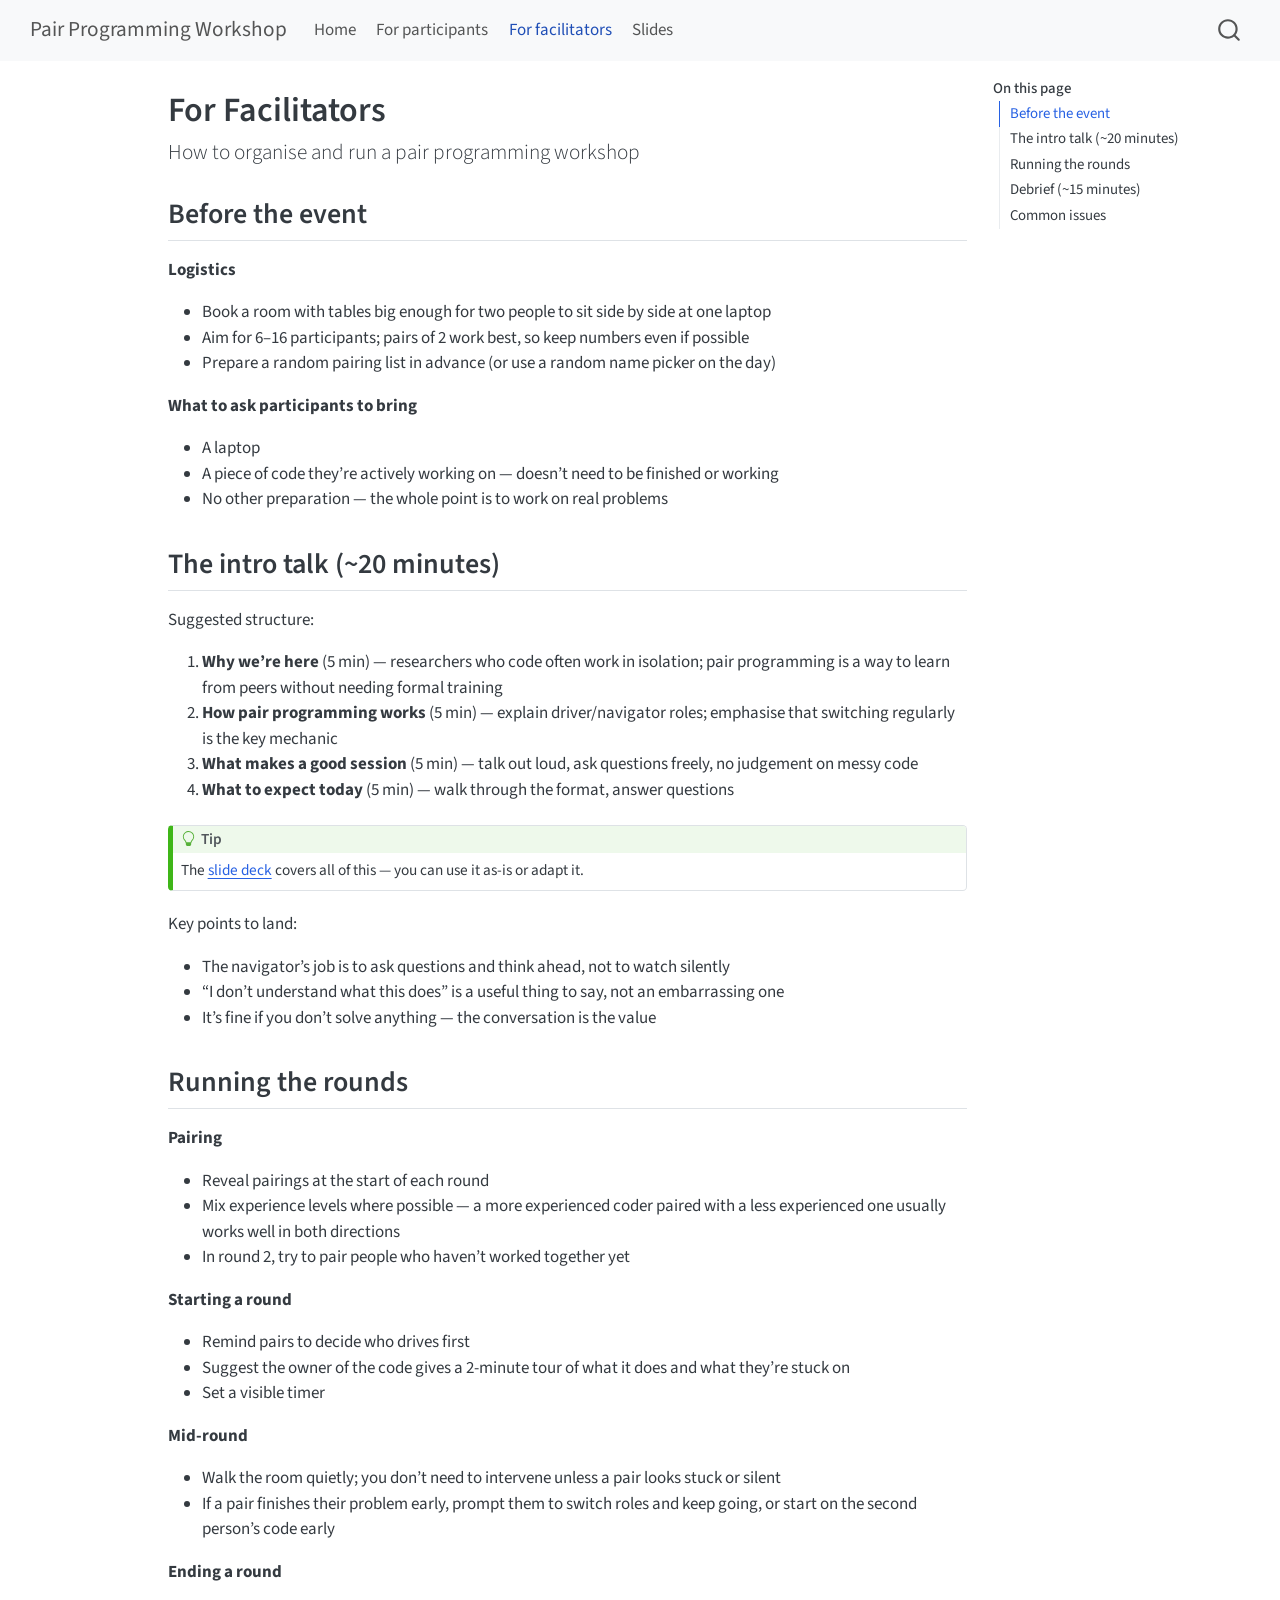
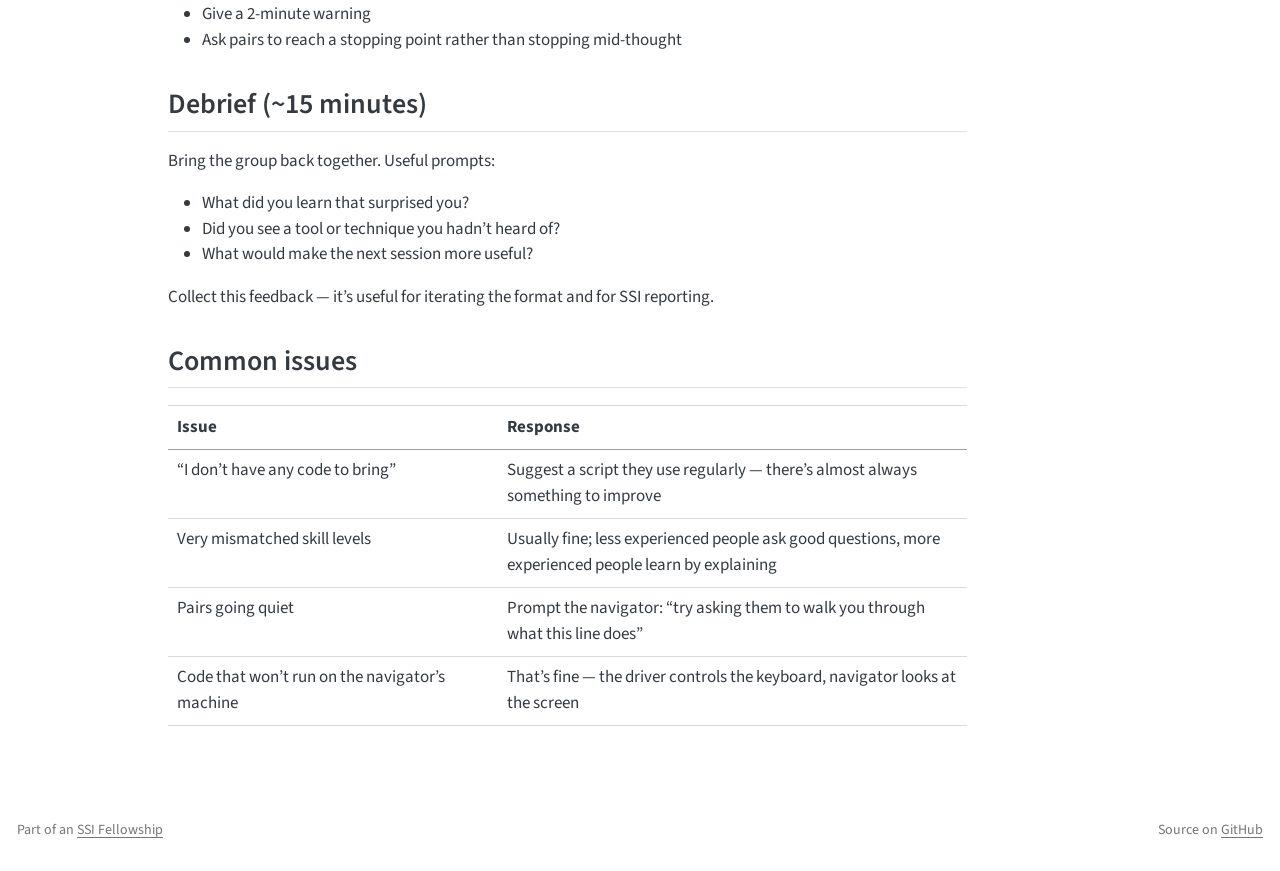
==== facilitator.html @ e148d6cd "Built site for gh-pages" ====
<!DOCTYPE html>
<html xmlns="http://www.w3.org/1999/xhtml" lang="en" xml:lang="en"><head>

<meta charset="utf-8">
<meta name="generator" content="quarto-1.9.38">

<meta name="viewport" content="width=device-width, initial-scale=1.0, user-scalable=yes">


<title>For Facilitators – Pair Programming Workshop</title>
<style>
/* Default styles provided by pandoc.
** See https://pandoc.org/MANUAL.html#variables-for-html for config info.
*/
code{white-space: pre-wrap;}
span.smallcaps{font-variant: small-caps;}
div.columns{display: flex; gap: min(4vw, 1.5em);}
div.column{flex: auto; overflow-x: auto;}
div.hanging-indent{margin-left: 1.5em; text-indent: -1.5em;}
ul.task-list{list-style: none;}
ul.task-list li input[type="checkbox"] {
  width: 0.8em;
  margin: 0 0.8em 0.2em -1em; /* quarto-specific, see https://github.com/quarto-dev/quarto-cli/issues/4556 */ 
  vertical-align: middle;
}
</style>


<script src="site_libs/quarto-nav/quarto-nav.js"></script>
<script src="site_libs/quarto-nav/headroom.min.js"></script>
<script src="site_libs/clipboard/clipboard.min.js"></script>
<script src="site_libs/quarto-search/autocomplete.umd.js"></script>
<script src="site_libs/quarto-search/fuse.min.js"></script>
<script src="site_libs/quarto-search/quarto-search.js"></script>
<meta name="quarto:offset" content="./">
<script src="site_libs/quarto-html/quarto.js" type="module"></script>
<script src="site_libs/quarto-html/tabsets/tabsets.js" type="module"></script>
<script src="site_libs/quarto-html/popper.min.js"></script>
<script src="site_libs/quarto-html/tippy.umd.min.js"></script>
<script src="site_libs/quarto-html/anchor.min.js"></script>
<link href="site_libs/quarto-html/tippy.css" rel="stylesheet">
<link href="site_libs/quarto-html/quarto-syntax-highlighting-15634bcf2e68342d4ad2dfa704d543f6.css" rel="stylesheet" id="quarto-text-highlighting-styles">
<script src="site_libs/bootstrap/bootstrap.min.js"></script>
<link href="site_libs/bootstrap/bootstrap-icons.css" rel="stylesheet">
<link href="site_libs/bootstrap/bootstrap-158031087360bce0ff56dc785ce39e06.min.css" rel="stylesheet" append-hash="true" id="quarto-bootstrap" data-mode="light">
<script id="quarto-search-options" type="application/json">{
  "location": "navbar",
  "copy-button": false,
  "collapse-after": 3,
  "panel-placement": "end",
  "type": "overlay",
  "limit": 50,
  "keyboard-shortcut": [
    "f",
    "/",
    "s"
  ],
  "show-item-context": false,
  "language": {
    "search-no-results-text": "No results",
    "search-matching-documents-text": "matching documents",
    "search-copy-link-title": "Copy link to search",
    "search-hide-matches-text": "Hide additional matches",
    "search-more-match-text": "more match in this document",
    "search-more-matches-text": "more matches in this document",
    "search-clear-button-title": "Clear",
    "search-text-placeholder": "",
    "search-detached-cancel-button-title": "Cancel",
    "search-submit-button-title": "Submit",
    "search-label": "Search"
  }
}</script>


<link rel="stylesheet" href="styles.css">
</head>

<body class="nav-fixed quarto-light">

<div id="quarto-search-results"></div>
  <header id="quarto-header" class="headroom fixed-top">
    <nav class="navbar navbar-expand-lg " data-bs-theme="dark">
      <div class="navbar-container container-fluid">
      <div class="navbar-brand-container mx-auto">
    <a class="navbar-brand" href="./index.html">
    <span class="navbar-title">Pair Programming Workshop</span>
    </a>
  </div>
            <div id="quarto-search" class="" title="Search"></div>
          <button class="navbar-toggler" type="button" data-bs-toggle="collapse" data-bs-target="#navbarCollapse" aria-controls="navbarCollapse" role="menu" aria-expanded="false" aria-label="Toggle navigation" onclick="if (window.quartoToggleHeadroom) { window.quartoToggleHeadroom(); }">
  <span class="navbar-toggler-icon"></span>
</button>
          <div class="collapse navbar-collapse" id="navbarCollapse">
            <ul class="navbar-nav navbar-nav-scroll me-auto">
  <li class="nav-item">
    <a class="nav-link" href="./index.html"> 
<span class="menu-text">Home</span></a>
  </li>  
  <li class="nav-item">
    <a class="nav-link" href="./participant.html"> 
<span class="menu-text">For participants</span></a>
  </li>  
  <li class="nav-item">
    <a class="nav-link active" href="./facilitator.html" aria-current="page"> 
<span class="menu-text">For facilitators</span></a>
  </li>  
  <li class="nav-item">
    <a class="nav-link" href="./slides.html"> 
<span class="menu-text">Slides</span></a>
  </li>  
</ul>
          </div> <!-- /navcollapse -->
            <div class="quarto-navbar-tools">
</div>
      </div> <!-- /container-fluid -->
    </nav>
</header>
<!-- content -->
<div id="quarto-content" class="quarto-container page-columns page-rows-contents page-layout-article page-navbar">
<!-- sidebar -->
<!-- margin-sidebar -->
    <div id="quarto-margin-sidebar" class="sidebar margin-sidebar">
        <nav id="TOC" role="doc-toc" class="toc-active">
    <h2 id="toc-title">On this page</h2>
   
  <ul>
  <li><a href="#before-the-event" id="toc-before-the-event" class="nav-link active" data-scroll-target="#before-the-event">Before the event</a></li>
  <li><a href="#the-intro-talk-20-minutes" id="toc-the-intro-talk-20-minutes" class="nav-link" data-scroll-target="#the-intro-talk-20-minutes">The intro talk (~20 minutes)</a></li>
  <li><a href="#running-the-rounds" id="toc-running-the-rounds" class="nav-link" data-scroll-target="#running-the-rounds">Running the rounds</a></li>
  <li><a href="#debrief-15-minutes" id="toc-debrief-15-minutes" class="nav-link" data-scroll-target="#debrief-15-minutes">Debrief (~15 minutes)</a></li>
  <li><a href="#common-issues" id="toc-common-issues" class="nav-link" data-scroll-target="#common-issues">Common issues</a></li>
  </ul>
</nav>
    </div>
<!-- main -->
<main class="content" id="quarto-document-content">

<header id="title-block-header" class="quarto-title-block default">
<div class="quarto-title">
<h1 class="title">For Facilitators</h1>
<p class="subtitle lead">How to organise and run a pair programming workshop</p>
</div>



<div class="quarto-title-meta">

    
  
    
  </div>
  


</header>


<section id="before-the-event" class="level2">
<h2 class="anchored" data-anchor-id="before-the-event">Before the event</h2>
<p><strong>Logistics</strong></p>
<ul>
<li>Book a room with tables big enough for two people to sit side by side at one laptop</li>
<li>Aim for 6–16 participants; pairs of 2 work best, so keep numbers even if possible</li>
<li>Prepare a random pairing list in advance (or use a random name picker on the day)</li>
</ul>
<p><strong>What to ask participants to bring</strong></p>
<ul>
<li>A laptop</li>
<li>A piece of code they’re actively working on — doesn’t need to be finished or working</li>
<li>No other preparation — the whole point is to work on real problems</li>
</ul>
</section>
<section id="the-intro-talk-20-minutes" class="level2">
<h2 class="anchored" data-anchor-id="the-intro-talk-20-minutes">The intro talk (~20 minutes)</h2>
<p>Suggested structure:</p>
<ol type="1">
<li><strong>Why we’re here</strong> (5 min) — researchers who code often work in isolation; pair programming is a way to learn from peers without needing formal training</li>
<li><strong>How pair programming works</strong> (5 min) — explain driver/navigator roles; emphasise that switching regularly is the key mechanic</li>
<li><strong>What makes a good session</strong> (5 min) — talk out loud, ask questions freely, no judgement on messy code</li>
<li><strong>What to expect today</strong> (5 min) — walk through the format, answer questions</li>
</ol>
<div class="callout callout-style-default callout-tip callout-titled">
<div class="callout-header d-flex align-content-center">
<div class="callout-icon-container">
<i class="callout-icon"></i>
</div>
<div class="callout-title-container flex-fill">
Tip
</div>
</div>
<div class="callout-body-container callout-body">
<p>The <a href="./slides.html">slide deck</a> covers all of this — you can use it as-is or adapt it.</p>
</div>
</div>
<p>Key points to land:</p>
<ul>
<li>The navigator’s job is to ask questions and think ahead, not to watch silently</li>
<li>“I don’t understand what this does” is a useful thing to say, not an embarrassing one</li>
<li>It’s fine if you don’t solve anything — the conversation is the value</li>
</ul>
</section>
<section id="running-the-rounds" class="level2">
<h2 class="anchored" data-anchor-id="running-the-rounds">Running the rounds</h2>
<p><strong>Pairing</strong></p>
<ul>
<li>Reveal pairings at the start of each round</li>
<li>Mix experience levels where possible — a more experienced coder paired with a less experienced one usually works well in both directions</li>
<li>In round 2, try to pair people who haven’t worked together yet</li>
</ul>
<p><strong>Starting a round</strong></p>
<ul>
<li>Remind pairs to decide who drives first</li>
<li>Suggest the owner of the code gives a 2-minute tour of what it does and what they’re stuck on</li>
<li>Set a visible timer</li>
</ul>
<p><strong>Mid-round</strong></p>
<ul>
<li>Walk the room quietly; you don’t need to intervene unless a pair looks stuck or silent</li>
<li>If a pair finishes their problem early, prompt them to switch roles and keep going, or start on the second person’s code early</li>
</ul>
<p><strong>Ending a round</strong></p>
<ul>
<li>Give a 2-minute warning</li>
<li>Ask pairs to reach a stopping point rather than stopping mid-thought</li>
</ul>
</section>
<section id="debrief-15-minutes" class="level2">
<h2 class="anchored" data-anchor-id="debrief-15-minutes">Debrief (~15 minutes)</h2>
<p>Bring the group back together. Useful prompts:</p>
<ul>
<li>What did you learn that surprised you?</li>
<li>Did you see a tool or technique you hadn’t heard of?</li>
<li>What would make the next session more useful?</li>
</ul>
<p>Collect this feedback — it’s useful for iterating the format and for SSI reporting.</p>
</section>
<section id="common-issues" class="level2">
<h2 class="anchored" data-anchor-id="common-issues">Common issues</h2>
<table class="caption-top table">
<colgroup>
<col style="width: 41%">
<col style="width: 58%">
</colgroup>
<thead>
<tr class="header">
<th>Issue</th>
<th>Response</th>
</tr>
</thead>
<tbody>
<tr class="odd">
<td>“I don’t have any code to bring”</td>
<td>Suggest a script they use regularly — there’s almost always something to improve</td>
</tr>
<tr class="even">
<td>Very mismatched skill levels</td>
<td>Usually fine; less experienced people ask good questions, more experienced people learn by explaining</td>
</tr>
<tr class="odd">
<td>Pairs going quiet</td>
<td>Prompt the navigator: “try asking them to walk you through what this line does”</td>
</tr>
<tr class="even">
<td>Code that won’t run on the navigator’s machine</td>
<td>That’s fine — the driver controls the keyboard, navigator looks at the screen</td>
</tr>
</tbody>
</table>


</section>

</main> <!-- /main -->
<script id="quarto-html-after-body" type="application/javascript">
  window.document.addEventListener("DOMContentLoaded", function (event) {
    const icon = "";
    const anchorJS = new window.AnchorJS();
    anchorJS.options = {
      placement: 'right',
      icon: icon
    };
    anchorJS.add('.anchored');
    const isCodeAnnotation = (el) => {
      for (const clz of el.classList) {
        if (clz.startsWith('code-annotation-')) {                     
          return true;
        }
      }
      return false;
    }
    const onCopySuccess = function(e) {
      // button target
      const button = e.trigger;
      // don't keep focus
      button.blur();
      // flash "checked"
      button.classList.add('code-copy-button-checked');
      var currentTitle = button.getAttribute("title");
      button.setAttribute("title", "Copied!");
      let tooltip;
      if (window.bootstrap) {
        button.setAttribute("data-bs-toggle", "tooltip");
        button.setAttribute("data-bs-placement", "left");
        button.setAttribute("data-bs-title", "Copied!");
        tooltip = new bootstrap.Tooltip(button, 
          { trigger: "manual", 
            customClass: "code-copy-button-tooltip",
            offset: [0, -8]});
        tooltip.show();    
      }
      setTimeout(function() {
        if (tooltip) {
          tooltip.hide();
          button.removeAttribute("data-bs-title");
          button.removeAttribute("data-bs-toggle");
          button.removeAttribute("data-bs-placement");
        }
        button.setAttribute("title", currentTitle);
        button.classList.remove('code-copy-button-checked');
      }, 1000);
      // clear code selection
      e.clearSelection();
    }
    const getTextToCopy = function(trigger) {
      const outerScaffold = trigger.parentElement.cloneNode(true);
      const codeEl = outerScaffold.querySelector('code');
      for (const childEl of codeEl.children) {
        if (isCodeAnnotation(childEl)) {
          childEl.remove();
        }
      }
      return codeEl.innerText;
    }
    const clipboard = new window.ClipboardJS('.code-copy-button:not([data-in-quarto-modal])', {
      text: getTextToCopy
    });
    clipboard.on('success', onCopySuccess);
    if (window.document.getElementById('quarto-embedded-source-code-modal')) {
      const clipboardModal = new window.ClipboardJS('.code-copy-button[data-in-quarto-modal]', {
        text: getTextToCopy,
        container: window.document.getElementById('quarto-embedded-source-code-modal')
      });
      clipboardModal.on('success', onCopySuccess);
    }
      var localhostRegex = new RegExp(/^(?:http|https):\/\/localhost\:?[0-9]*\//);
      var mailtoRegex = new RegExp(/^mailto:/);
        var filterRegex = new RegExp('/' + window.location.host + '/');
      var isInternal = (href) => {
          return filterRegex.test(href) || localhostRegex.test(href) || mailtoRegex.test(href);
      }
      // Inspect non-navigation links and adorn them if external
     var links = window.document.querySelectorAll('a[href]:not(.nav-link):not(.navbar-brand):not(.toc-action):not(.sidebar-link):not(.sidebar-item-toggle):not(.pagination-link):not(.no-external):not([aria-hidden]):not(.dropdown-item):not(.quarto-navigation-tool):not(.about-link)');
      for (var i=0; i<links.length; i++) {
        const link = links[i];
        if (!isInternal(link.href)) {
          // undo the damage that might have been done by quarto-nav.js in the case of
          // links that we want to consider external
          if (link.dataset.originalHref !== undefined) {
            link.href = link.dataset.originalHref;
          }
        }
      }
    function tippyHover(el, contentFn, onTriggerFn, onUntriggerFn) {
      const config = {
        allowHTML: true,
        maxWidth: 500,
        delay: 100,
        arrow: false,
        appendTo: function(el) {
            return el.parentElement;
        },
        interactive: true,
        interactiveBorder: 10,
        theme: 'quarto',
        placement: 'bottom-start',
      };
      if (contentFn) {
        config.content = contentFn;
      }
      if (onTriggerFn) {
        config.onTrigger = onTriggerFn;
      }
      if (onUntriggerFn) {
        config.onUntrigger = onUntriggerFn;
      }
      window.tippy(el, config); 
    }
    const noterefs = window.document.querySelectorAll('a[role="doc-noteref"]');
    for (var i=0; i<noterefs.length; i++) {
      const ref = noterefs[i];
      tippyHover(ref, function() {
        // use id or data attribute instead here
        let href = ref.getAttribute('data-footnote-href') || ref.getAttribute('href');
        try { href = new URL(href).hash; } catch {}
        const id = href.replace(/^#\/?/, "");
        const note = window.document.getElementById(id);
        if (note) {
          return note.innerHTML;
        } else {
          return "";
        }
      });
    }
    const xrefs = window.document.querySelectorAll('a.quarto-xref');
    const processXRef = (id, note) => {
      // Strip column container classes
      const stripColumnClz = (el) => {
        el.classList.remove("page-full", "page-columns");
        if (el.children) {
          for (const child of el.children) {
            stripColumnClz(child);
          }
        }
      }
      stripColumnClz(note)
      if (id === null || id.startsWith('sec-')) {
        // Special case sections, only their first couple elements
        const container = document.createElement("div");
        if (note.children && note.children.length > 2) {
          container.appendChild(note.children[0].cloneNode(true));
          for (let i = 1; i < note.children.length; i++) {
            const child = note.children[i];
            if (child.tagName === "P" && child.innerText === "") {
              continue;
            } else {
              container.appendChild(child.cloneNode(true));
              break;
            }
          }
          if (window.Quarto?.typesetMath) {
            window.Quarto.typesetMath(container);
          }
          return container.innerHTML
        } else {
          if (window.Quarto?.typesetMath) {
            window.Quarto.typesetMath(note);
          }
          return note.innerHTML;
        }
      } else {
        // Remove any anchor links if they are present
        const anchorLink = note.querySelector('a.anchorjs-link');
        if (anchorLink) {
          anchorLink.remove();
        }
        if (window.Quarto?.typesetMath) {
          window.Quarto.typesetMath(note);
        }
        if (note.classList.contains("callout")) {
          return note.outerHTML;
        } else {
          return note.innerHTML;
        }
      }
    }
    for (var i=0; i<xrefs.length; i++) {
      const xref = xrefs[i];
      tippyHover(xref, undefined, function(instance) {
        instance.disable();
        let url = xref.getAttribute('href');
        let hash = undefined; 
        if (url.startsWith('#')) {
          hash = url;
        } else {
          try { hash = new URL(url).hash; } catch {}
        }
        if (hash) {
          const id = hash.replace(/^#\/?/, "");
          const note = window.document.getElementById(id);
          if (note !== null) {
            try {
              const html = processXRef(id, note.cloneNode(true));
              instance.setContent(html);
            } finally {
              instance.enable();
              instance.show();
            }
          } else {
            // See if we can fetch this
            fetch(url.split('#')[0])
            .then(res => res.text())
            .then(html => {
              const parser = new DOMParser();
              const htmlDoc = parser.parseFromString(html, "text/html");
              const note = htmlDoc.getElementById(id);
              if (note !== null) {
                const html = processXRef(id, note);
                instance.setContent(html);
              } 
            }).finally(() => {
              instance.enable();
              instance.show();
            });
          }
        } else {
          // See if we can fetch a full url (with no hash to target)
          // This is a special case and we should probably do some content thinning / targeting
          fetch(url)
          .then(res => res.text())
          .then(html => {
            const parser = new DOMParser();
            const htmlDoc = parser.parseFromString(html, "text/html");
            const note = htmlDoc.querySelector('main.content');
            if (note !== null) {
              // This should only happen for chapter cross references
              // (since there is no id in the URL)
              // remove the first header
              if (note.children.length > 0 && note.children[0].tagName === "HEADER") {
                note.children[0].remove();
              }
              const html = processXRef(null, note);
              instance.setContent(html);
            } 
          }).finally(() => {
            instance.enable();
            instance.show();
          });
        }
      }, function(instance) {
      });
    }
        let selectedAnnoteEl;
        const selectorForAnnotation = ( cell, annotation) => {
          let cellAttr = 'data-code-cell="' + cell + '"';
          let lineAttr = 'data-code-annotation="' +  annotation + '"';
          const selector = 'span[' + cellAttr + '][' + lineAttr + ']';
          return selector;
        }
        const selectCodeLines = (annoteEl) => {
          const doc = window.document;
          const targetCell = annoteEl.getAttribute("data-target-cell");
          const targetAnnotation = annoteEl.getAttribute("data-target-annotation");
          const annoteSpan = window.document.querySelector(selectorForAnnotation(targetCell, targetAnnotation));
          const lines = annoteSpan.getAttribute("data-code-lines").split(",");
          const lineIds = lines.map((line) => {
            return targetCell + "-" + line;
          })
          let top = null;
          let height = null;
          let parent = null;
          if (lineIds.length > 0) {
              //compute the position of the single el (top and bottom and make a div)
              const el = window.document.getElementById(lineIds[0]);
              top = el.offsetTop;
              height = el.offsetHeight;
              parent = el.parentElement.parentElement;
            if (lineIds.length > 1) {
              const lastEl = window.document.getElementById(lineIds[lineIds.length - 1]);
              const bottom = lastEl.offsetTop + lastEl.offsetHeight;
              height = bottom - top;
            }
            if (top !== null && height !== null && parent !== null) {
              // cook up a div (if necessary) and position it 
              let div = window.document.getElementById("code-annotation-line-highlight");
              if (div === null) {
                div = window.document.createElement("div");
                div.setAttribute("id", "code-annotation-line-highlight");
                div.style.position = 'absolute';
                parent.appendChild(div);
              }
              div.style.top = top - 2 + "px";
              div.style.height = height + 4 + "px";
              div.style.left = 0;
              let gutterDiv = window.document.getElementById("code-annotation-line-highlight-gutter");
              if (gutterDiv === null) {
                gutterDiv = window.document.createElement("div");
                gutterDiv.setAttribute("id", "code-annotation-line-highlight-gutter");
                gutterDiv.style.position = 'absolute';
                const codeCell = window.document.getElementById(targetCell);
                const gutter = codeCell.querySelector('.code-annotation-gutter');
                gutter.appendChild(gutterDiv);
              }
              gutterDiv.style.top = top - 2 + "px";
              gutterDiv.style.height = height + 4 + "px";
            }
            selectedAnnoteEl = annoteEl;
          }
        };
        const unselectCodeLines = () => {
          const elementsIds = ["code-annotation-line-highlight", "code-annotation-line-highlight-gutter"];
          elementsIds.forEach((elId) => {
            const div = window.document.getElementById(elId);
            if (div) {
              div.remove();
            }
          });
          selectedAnnoteEl = undefined;
        };
          // Handle positioning of the toggle
      window.addEventListener(
        "resize",
        throttle(() => {
          elRect = undefined;
          if (selectedAnnoteEl) {
            selectCodeLines(selectedAnnoteEl);
          }
        }, 10)
      );
      function throttle(fn, ms) {
      let throttle = false;
      let timer;
        return (...args) => {
          if(!throttle) { // first call gets through
              fn.apply(this, args);
              throttle = true;
          } else { // all the others get throttled
              if(timer) clearTimeout(timer); // cancel #2
              timer = setTimeout(() => {
                fn.apply(this, args);
                timer = throttle = false;
              }, ms);
          }
        };
      }
        // Attach click handler to the DT
        const annoteDls = window.document.querySelectorAll('dt[data-target-cell]');
        for (const annoteDlNode of annoteDls) {
          annoteDlNode.addEventListener('click', (event) => {
            const clickedEl = event.target;
            if (clickedEl !== selectedAnnoteEl) {
              unselectCodeLines();
              const activeEl = window.document.querySelector('dt[data-target-cell].code-annotation-active');
              if (activeEl) {
                activeEl.classList.remove('code-annotation-active');
              }
              selectCodeLines(clickedEl);
              clickedEl.classList.add('code-annotation-active');
            } else {
              // Unselect the line
              unselectCodeLines();
              clickedEl.classList.remove('code-annotation-active');
            }
          });
        }
    const findCites = (el) => {
      const parentEl = el.parentElement;
      if (parentEl) {
        const cites = parentEl.dataset.cites;
        if (cites) {
          return {
            el,
            cites: cites.split(' ')
          };
        } else {
          return findCites(el.parentElement)
        }
      } else {
        return undefined;
      }
    };
    var bibliorefs = window.document.querySelectorAll('a[role="doc-biblioref"]');
    for (var i=0; i<bibliorefs.length; i++) {
      const ref = bibliorefs[i];
      const citeInfo = findCites(ref);
      if (citeInfo) {
        tippyHover(citeInfo.el, function() {
          var popup = window.document.createElement('div');
          citeInfo.cites.forEach(function(cite) {
            var citeDiv = window.document.createElement('div');
            citeDiv.classList.add('hanging-indent');
            citeDiv.classList.add('csl-entry');
            var biblioDiv = window.document.getElementById('ref-' + cite);
            if (biblioDiv) {
              citeDiv.innerHTML = biblioDiv.innerHTML;
            }
            popup.appendChild(citeDiv);
          });
          return popup.innerHTML;
        });
      }
    }
  });
  </script>
</div> <!-- /content -->
<footer class="footer">
  <div class="nav-footer">
    <div class="nav-footer-left">
<p>Part of an <a href="https://www.software.ac.uk/fellowships">SSI Fellowship</a></p>
</div>   
    <div class="nav-footer-center">
      &nbsp;
    </div>
    <div class="nav-footer-right">
<p>Source on <a href="https://github.com/UKDRI/ssi-pair-programming">GitHub</a></p>
</div>
  </div>
</footer>




</body></html>
---- site_libs/quarto-html/tippy.css ----
.tippy-box[data-animation=fade][data-state=hidden]{opacity:0}[data-tippy-root]{max-width:calc(100vw - 10px)}.tippy-box{position:relative;background-color:#333;color:#fff;border-radius:4px;font-size:14px;line-height:1.4;white-space:normal;outline:0;transition-property:transform,visibility,opacity}.tippy-box[data-placement^=top]>.tippy-arrow{bottom:0}.tippy-box[data-placement^=top]>.tippy-arrow:before{bottom:-7px;left:0;border-width:8px 8px 0;border-top-color:initial;transform-origin:center top}.tippy-box[data-placement^=bottom]>.tippy-arrow{top:0}.tippy-box[data-placement^=bottom]>.tippy-arrow:before{top:-7px;left:0;border-width:0 8px 8px;border-bottom-color:initial;transform-origin:center bottom}.tippy-box[data-placement^=left]>.tippy-arrow{right:0}.tippy-box[data-placement^=left]>.tippy-arrow:before{border-width:8px 0 8px 8px;border-left-color:initial;right:-7px;transform-origin:center left}.tippy-box[data-placement^=right]>.tippy-arrow{left:0}.tippy-box[data-placement^=right]>.tippy-arrow:before{left:-7px;border-width:8px 8px 8px 0;border-right-color:initial;transform-origin:center right}.tippy-box[data-inertia][data-state=visible]{transition-timing-function:cubic-bezier(.54,1.5,.38,1.11)}.tippy-arrow{width:16px;height:16px;color:#333}.tippy-arrow:before{content:"";position:absolute;border-color:transparent;border-style:solid}.tippy-content{position:relative;padding:5px 9px;z-index:1}
---- site_libs/quarto-html/quarto-syntax-highlighting-15634bcf2e68342d4ad2dfa704d543f6.css ----
/* quarto syntax highlight colors */
:root {
  --quarto-hl-ot-color: #003B4F;
  --quarto-hl-at-color: #657422;
  --quarto-hl-ss-color: #20794D;
  --quarto-hl-an-color: #5E5E5E;
  --quarto-hl-fu-color: #4758AB;
  --quarto-hl-st-color: #20794D;
  --quarto-hl-cf-color: #003B4F;
  --quarto-hl-op-color: #5E5E5E;
  --quarto-hl-er-color: #AD0000;
  --quarto-hl-bn-color: #AD0000;
  --quarto-hl-al-color: #AD0000;
  --quarto-hl-va-color: #111111;
  --quarto-hl-bu-color: inherit;
  --quarto-hl-ex-color: inherit;
  --quarto-hl-pp-color: #AD0000;
  --quarto-hl-in-color: #5E5E5E;
  --quarto-hl-vs-color: #20794D;
  --quarto-hl-wa-color: #5E5E5E;
  --quarto-hl-do-color: #5E5E5E;
  --quarto-hl-im-color: #00769E;
  --quarto-hl-ch-color: #20794D;
  --quarto-hl-dt-color: #AD0000;
  --quarto-hl-fl-color: #AD0000;
  --quarto-hl-co-color: #5E5E5E;
  --quarto-hl-cv-color: #5E5E5E;
  --quarto-hl-cn-color: #8f5902;
  --quarto-hl-sc-color: #5E5E5E;
  --quarto-hl-dv-color: #AD0000;
  --quarto-hl-kw-color: #003B4F;
}

/* other quarto variables */
:root {
  --quarto-font-monospace: SFMono-Regular, Menlo, Monaco, Consolas, "Liberation Mono", "Courier New", monospace;
}

/* syntax highlight based on Pandoc's rules */
pre > code.sourceCode > span {
  color: #003B4F;
}

code.sourceCode > span {
  color: #003B4F;
}

div.sourceCode,
div.sourceCode pre.sourceCode {
  color: #003B4F;
}

/* Normal */
code span {
  color: #003B4F;
}

/* Alert */
code span.al {
  color: #AD0000;
  font-style: inherit;
}

/* Annotation */
code span.an {
  color: #5E5E5E;
  font-style: inherit;
}

/* Attribute */
code span.at {
  color: #657422;
  font-style: inherit;
}

/* BaseN */
code span.bn {
  color: #AD0000;
  font-style: inherit;
}

/* BuiltIn */
code span.bu {
  font-style: inherit;
}

/* ControlFlow */
code span.cf {
  color: #003B4F;
  font-weight: bold;
  font-style: inherit;
}

/* Char */
code span.ch {
  color: #20794D;
  font-style: inherit;
}

/* Constant */
code span.cn {
  color: #8f5902;
  font-style: inherit;
}

/* Comment */
code span.co {
  color: #5E5E5E;
  font-style: inherit;
}

/* CommentVar */
code span.cv {
  color: #5E5E5E;
  font-style: italic;
}

/* Documentation */
code span.do {
  color: #5E5E5E;
  font-style: italic;
}

/* DataType */
code span.dt {
  color: #AD0000;
  font-style: inherit;
}

/* DecVal */
code span.dv {
  color: #AD0000;
  font-style: inherit;
}

/* Error */
code span.er {
  color: #AD0000;
  font-style: inherit;
}

/* Extension */
code span.ex {
  font-style: inherit;
}

/* Float */
code span.fl {
  color: #AD0000;
  font-style: inherit;
}

/* Function */
code span.fu {
  color: #4758AB;
  font-style: inherit;
}

/* Import */
code span.im {
  color: #00769E;
  font-style: inherit;
}

/* Information */
code span.in {
  color: #5E5E5E;
  font-style: inherit;
}

/* Keyword */
code span.kw {
  color: #003B4F;
  font-weight: bold;
  font-style: inherit;
}

/* Operator */
code span.op {
  color: #5E5E5E;
  font-style: inherit;
}

/* Other */
code span.ot {
  color: #003B4F;
  font-style: inherit;
}

/* Preprocessor */
code span.pp {
  color: #AD0000;
  font-style: inherit;
}

/* SpecialChar */
code span.sc {
  color: #5E5E5E;
  font-style: inherit;
}

/* SpecialString */
code span.ss {
  color: #20794D;
  font-style: inherit;
}

/* String */
code span.st {
  color: #20794D;
  font-style: inherit;
}

/* Variable */
code span.va {
  color: #111111;
  font-style: inherit;
}

/* VerbatimString */
code span.vs {
  color: #20794D;
  font-style: inherit;
}

/* Warning */
code span.wa {
  color: #5E5E5E;
  font-style: italic;
}

.prevent-inlining {
  content: "</";
}

/*# sourceMappingURL=f23921c56f73e400b49028c9186a1aa0.css.map */
---- styles.css ----
.btn-primary {
  background-color: #0d6efd;
  color: white;
  padding: 0.4em 1em;
  border-radius: 4px;
  text-decoration: none;
}

.btn-outline-secondary {
  border: 1px solid #6c757d;
  color: #6c757d;
  padding: 0.4em 1em;
  border-radius: 4px;
  text-decoration: none;
}
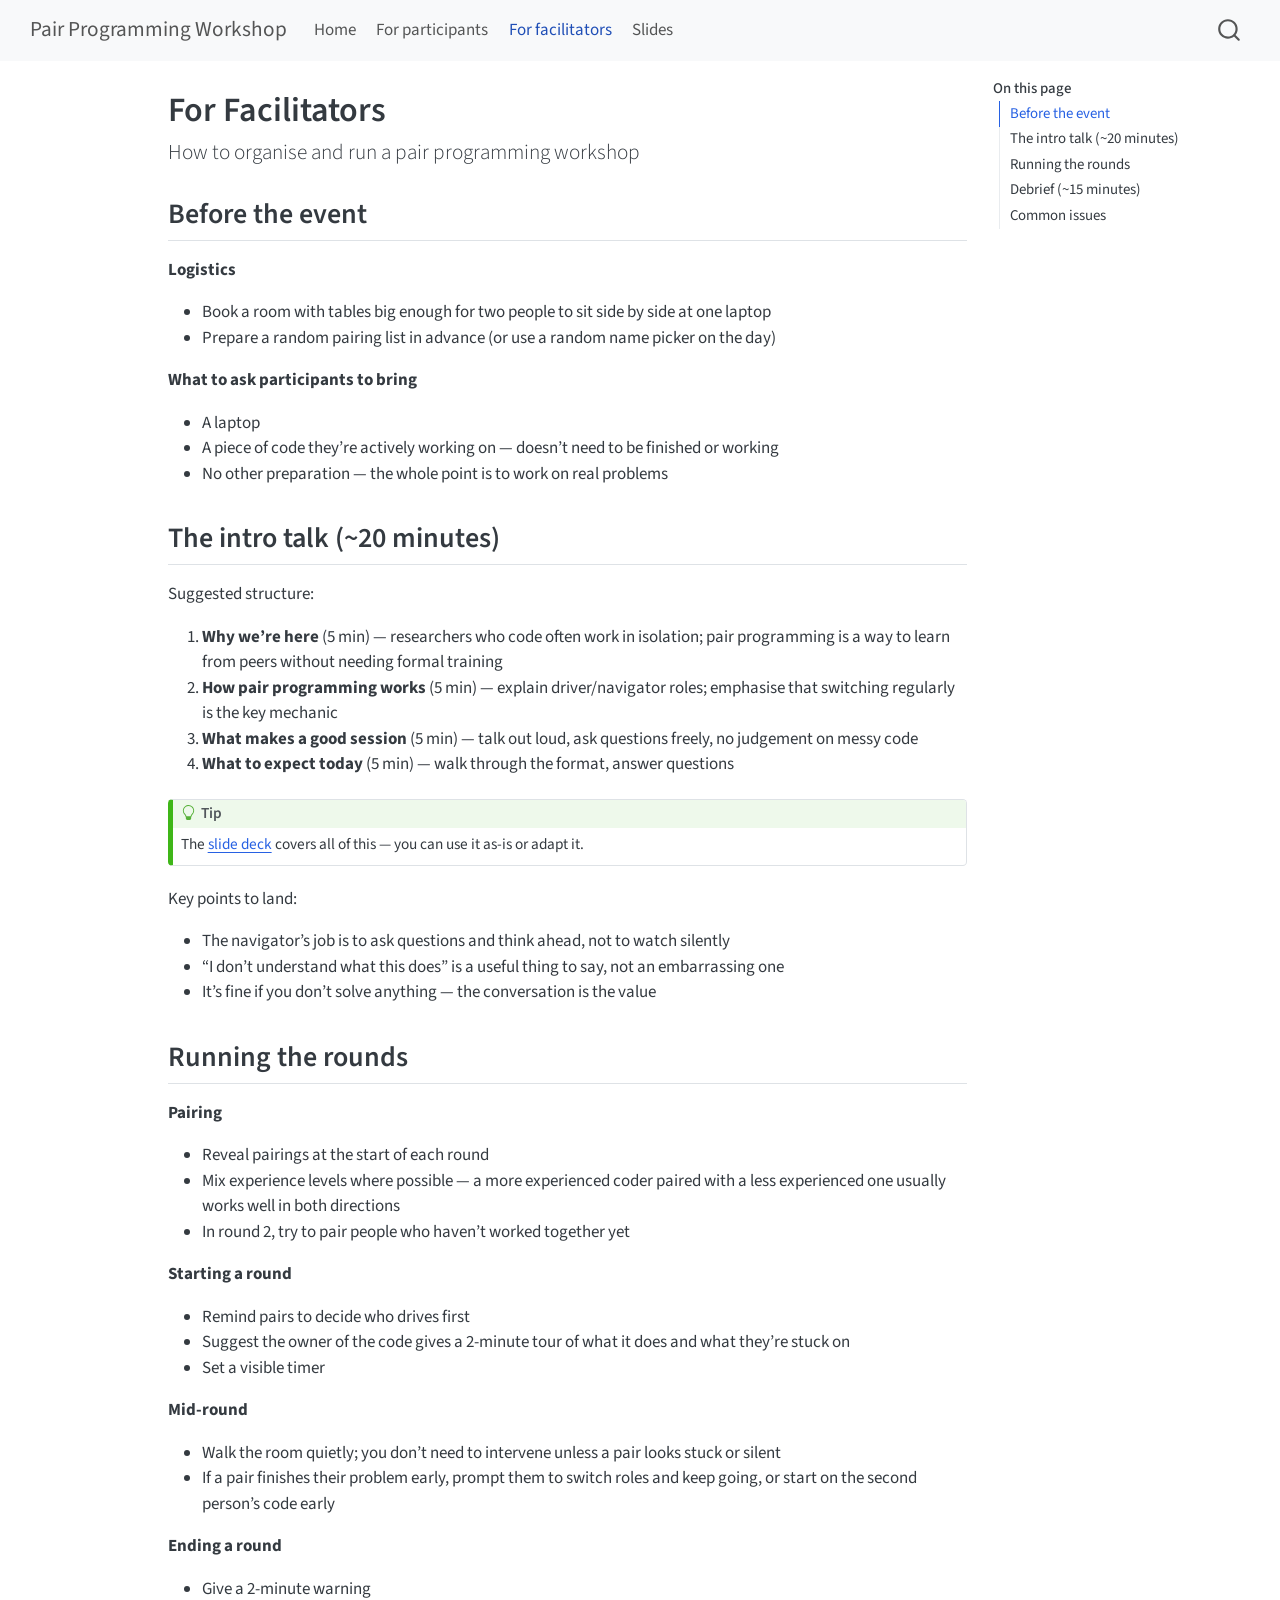
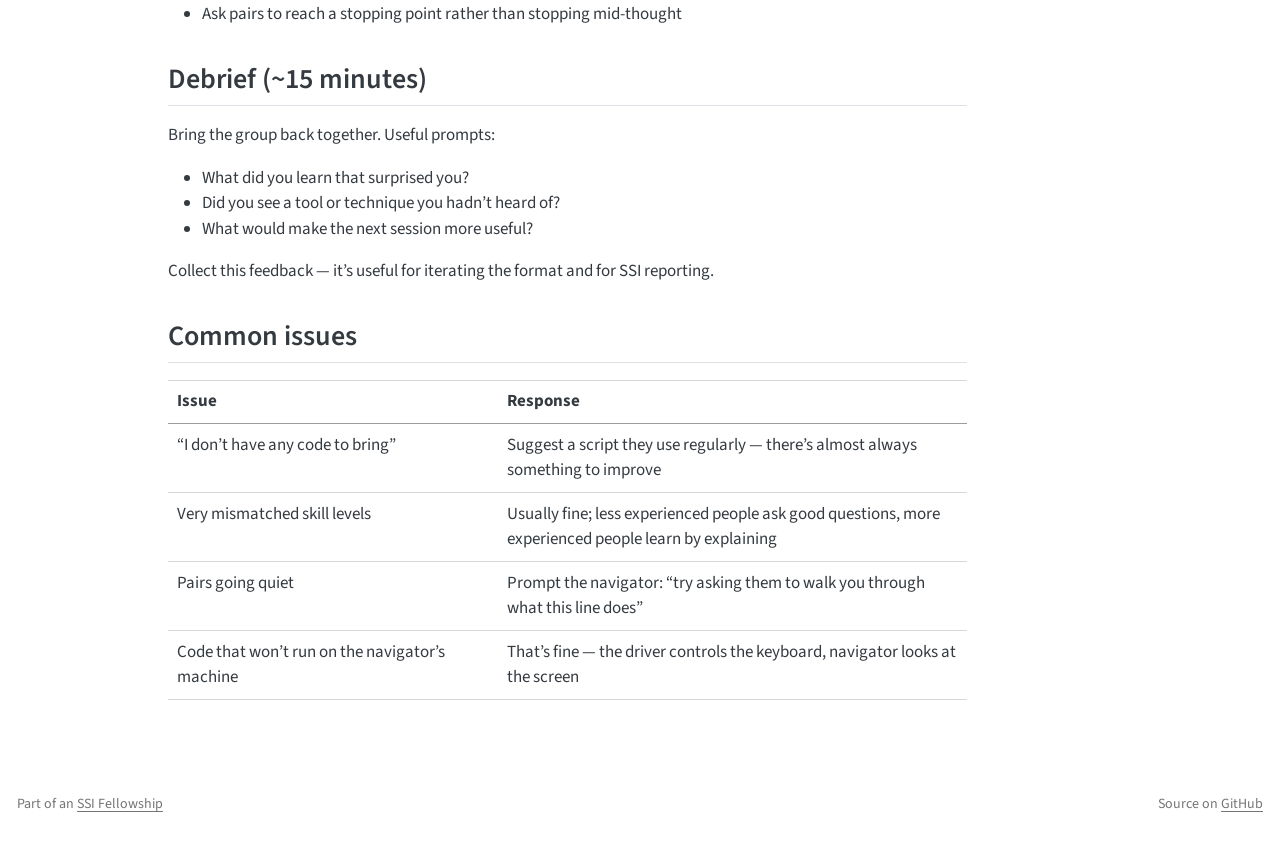
==== commit 5cee4be2: "Built site for gh-pages" ====
--- a/facilitator.html
+++ b/facilitator.html
@@ -160,7 +160,6 @@
 <p><strong>Logistics</strong></p>
 <ul>
 <li>Book a room with tables big enough for two people to sit side by side at one laptop</li>
-<li>Aim for 6–16 participants; pairs of 2 work best, so keep numbers even if possible</li>
 <li>Prepare a random pairing list in advance (or use a random name picker on the day)</li>
 </ul>
 <p><strong>What to ask participants to bring</strong></p>
@@ -344,7 +343,7 @@
     }
       var localhostRegex = new RegExp(/^(?:http|https):\/\/localhost\:?[0-9]*\//);
       var mailtoRegex = new RegExp(/^mailto:/);
-        var filterRegex = new RegExp('/' + window.location.host + '/');
+        var filterRegex = new RegExp("https:\/\/H-Mateus\.github\.io\/pair-programming-workshop\/");
       var isInternal = (href) => {
           return filterRegex.test(href) || localhostRegex.test(href) || mailtoRegex.test(href);
       }
@@ -681,7 +680,7 @@
       &nbsp;
     </div>
     <div class="nav-footer-right">
-<p>Source on <a href="https://github.com/UKDRI/ssi-pair-programming">GitHub</a></p>
+<p>Source on <a href="https://github.com/h-mateus/pair-programming-workshop">GitHub</a></p>
 </div>
   </div>
 </footer>
